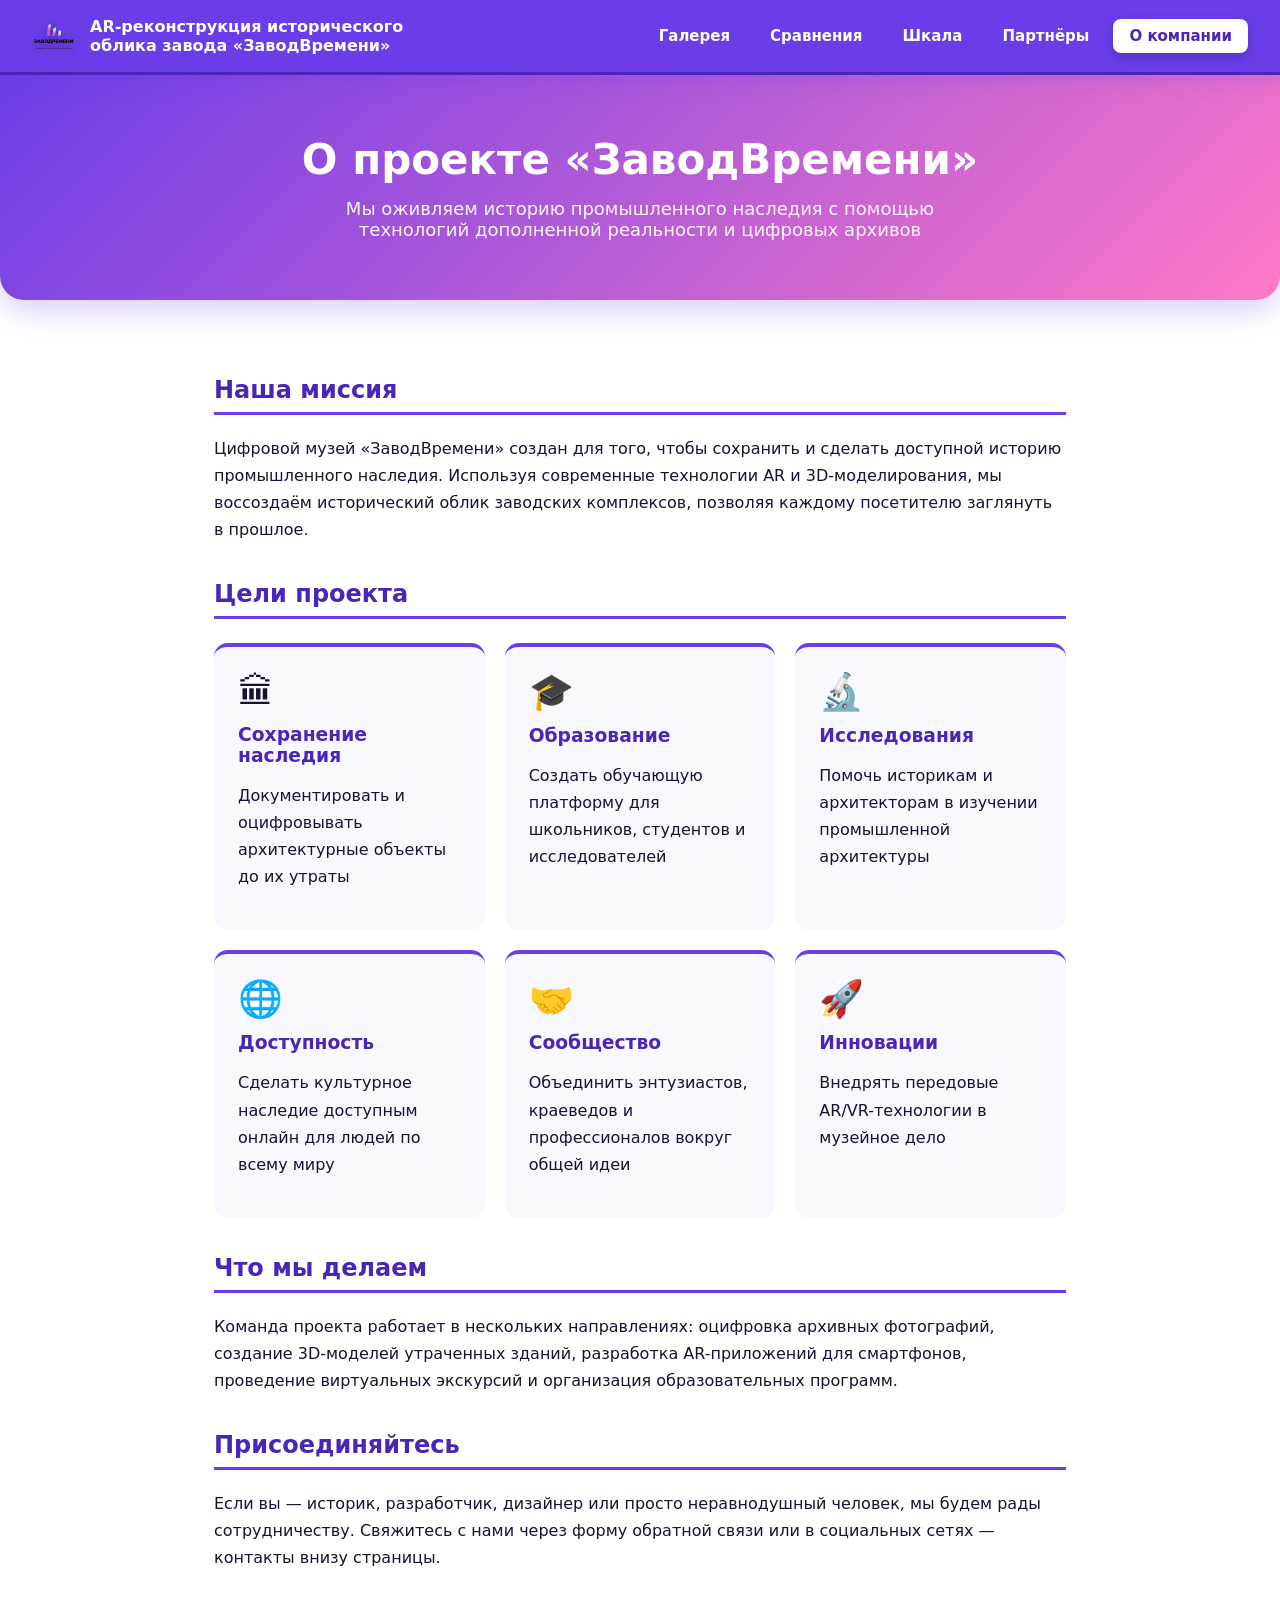
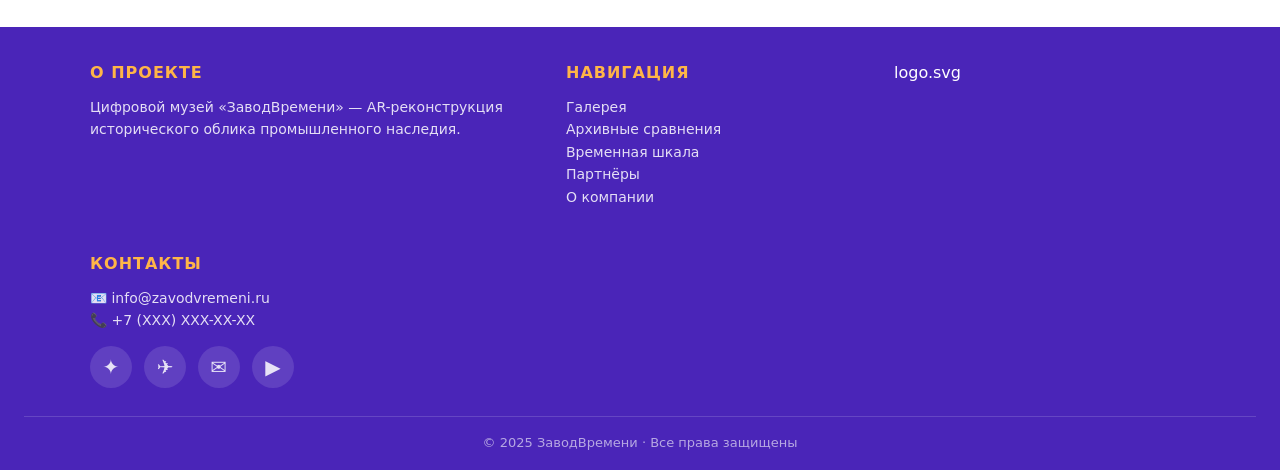
==== about.html @ d0ef147c "Add files via upload" ====
<!DOCTYPE html>
<html lang="ru">
<head>
  <meta charset="UTF-8">
  <title>О компании — ЗаводВремени</title>
  <link rel="stylesheet" href="css/style.css">
</head>
<body>

<header class="topbar">
  <div class="brand">
    <img src="assets/img/logo2.png" alt="Логотип">
    <div class="brand-text">AR-реконструкция исторического облика завода «ЗаводВремени»</div>
  </div>
  <nav>
    <a href="index.html">Галерея</a>
    <a href="compare.html">Сравнения</a>
    <a href="timeline.html">Шкала</a>
    <a href="partners.html">Партнёры</a>
    <a href="about.html" class="active">О компании</a>
  </nav>
</header>

<!-- Заголовочная зона -->
<section class="about-hero">
  <h1>О проекте «ЗаводВремени»</h1>
  <p>Мы оживляем историю промышленного наследия с помощью технологий
     дополненной реальности и цифровых архивов</p>
</section>

<!-- Основной контент -->
<div class="about-content">

  <h2>Наша миссия</h2>
  <p>
    Цифровой музей «ЗаводВремени» создан для того, чтобы сохранить и сделать
    доступной историю промышленного наследия. Используя современные технологии
    AR и 3D-моделирования, мы воссоздаём исторический облик заводских комплексов,
    позволяя каждому посетителю заглянуть в прошлое.
  </p>

  <h2>Цели проекта</h2>
  <div class="goals-grid">

    <div class="goal-card">
      <div class="icon">🏛</div>
      <h3>Сохранение наследия</h3>
      <p>Документировать и оцифровывать архитектурные объекты до их утраты</p>
    </div>

    <div class="goal-card">
      <div class="icon">🎓</div>
      <h3>Образование</h3>
      <p>Создать обучающую платформу для школьников, студентов и исследователей</p>
    </div>

    <div class="goal-card">
      <div class="icon">🔬</div>
      <h3>Исследования</h3>
      <p>Помочь историкам и архитекторам в изучении промышленной архитектуры</p>
    </div>

    <div class="goal-card">
      <div class="icon">🌐</div>
      <h3>Доступность</h3>
      <p>Сделать культурное наследие доступным онлайн для людей по всему миру</p>
    </div>

    <div class="goal-card">
      <div class="icon">🤝</div>
      <h3>Сообщество</h3>
      <p>Объединить энтузиастов, краеведов и профессионалов вокруг общей идеи</p>
    </div>

    <div class="goal-card">
      <div class="icon">🚀</div>
      <h3>Инновации</h3>
      <p>Внедрять передовые AR/VR-технологии в музейное дело</p>
    </div>

  </div>

  <h2>Что мы делаем</h2>
  <p>
    Команда проекта работает в нескольких направлениях: оцифровка архивных
    фотографий, создание 3D-моделей утраченных зданий, разработка
    AR-приложений для смартфонов, проведение виртуальных экскурсий и
    организация образовательных программ.
  </p>

  <h2>Присоединяйтесь</h2>
  <p>
    Если вы — историк, разработчик, дизайнер или просто неравнодушный
    человек, мы будем рады сотрудничеству. Свяжитесь с нами через форму
    обратной связи или в социальных сетях — контакты внизу страницы.
  </p>

</div>

<!-- Футер -->
<footer class="footer">
  <div class="footer-inner">

    <div>
      <h4>О проекте</h4>
      <p>Цифровой музей «ЗаводВремени» — AR-реконструкция исторического облика промышленного наследия.</p>
    </div>

    <div>
      <h4>Навигация</h4>
      <p>
        <a href="index.html">Галерея</a><br>
        <a href="compare.html">Архивные сравнения</a><br>
        <a href="timeline.html">Временная шкала</a><br>
        <a href="partners.html">Партнёры</a><br>
        <a href="about.html">О компании</a>
      </p>
    </div>logo.svg

    <div>
      <h4>Контакты</h4>
      <p>
        📧 info@zavodvremeni.ru<br>
        📞 +7 (XXX) XXX-XX-XX
      </p>
      <div class="social-icons">
        <a href="https://vk.com/" target="_blank" title="ВКонтакте">✦</a>
        <a href="https://t.me/" target="_blank" title="Telegram">✈</a>
        <a href="mailto:info@zavodvremeni.ru" title="Email">✉</a>
        <a href="https://youtube.com/" target="_blank" title="YouTube">▶</a>
      </div>
    </div>

  </div>
  <div class="footer-bottom">
    © 2025 ЗаводВремени · Все права защищены
  </div>
</footer>

</body>
</html>
---- css/style.css ----
/* ============================================================
   ЦИФРОВОЙ МУЗЕЙ — глобальные стили
   Палитра: белый фон + фиолетовые акценты
   ============================================================ */

:root {
  --bg:        #ffffff;
  --surface:   #faf8ff;
  --primary:   #6a3de8;      /* основной фиолетовый */
  --primary-d: #4a25b8;      /* тёмный фиолетовый */
  --primary-l: #ede5ff;      /* светлый фиолетовый */
  --accent:    #ff7ac6;      /* розовый акцент */
  --gold:      #ffb547;
  --text:      #1a1033;
  --muted:     #6c6585;
  --border:    #2a1666;
  --shadow:    rgba(106, 61, 232, 0.25);
}

* { box-sizing: border-box; }

html, body {
  margin: 0;
  padding: 0;
  font-family: 'Segoe UI', system-ui, sans-serif;
  background: var(--bg);
  color: var(--text);
  min-height: 100vh;
  display: flex;
  flex-direction: column;
}

a { color: inherit; text-decoration: none; }

/* ========== ВЕРХНЕЕ МЕНЮ ========== */
.topbar {
  display: flex;
  justify-content: space-between;
  align-items: center;
  padding: 14px 32px;
  background: var(--primary);
  color: #fff;
  border-bottom: 3px solid var(--primary-d);
  box-shadow: 0 4px 20px var(--shadow);
  position: sticky;
  top: 0;
  z-index: 100;
  animation: slideDown 0.5s ease-out;
}

@keyframes slideDown {
  from { transform: translateY(-100%); opacity: 0; }
  to   { transform: translateY(0); opacity: 1; }
}

.brand {
  display: flex;
  align-items: center;
  gap: 14px;
}

.brand img {
  height: 44px;
  width: auto;
  filter: drop-shadow(0 2px 4px rgba(0,0,0,0.3));
  transition: transform 0.3s;
}

.brand img:hover { transform: rotate(-5deg) scale(1.1); }

.brand-text {
  font-weight: 700;
  font-size: 16px;
  line-height: 1.2;
  max-width: 380px;
}

.topbar nav {
  display: flex;
  gap: 8px;
  flex-wrap: wrap;
}

.topbar nav a {
  padding: 8px 16px;
  border-radius: 8px;
  font-weight: 600;
  font-size: 15px;
  transition: all 0.25s;
  position: relative;
}

.topbar nav a:hover {
  background: rgba(255,255,255,0.18);
  transform: translateY(-2px);
}

.topbar nav a.active {
  background: #fff;
  color: var(--primary-d);
  box-shadow: 0 4px 12px rgba(0,0,0,0.2);
}

/* ========== ОСНОВНОЙ МАКЕТ ========== */
.layout {
  flex: 1;
  display: grid;
  grid-template-columns: 280px 1fr;
  min-height: 0;
}

/* боковая панель */
.sidebar {
  background: var(--primary-l);
  border-right: 3px solid var(--primary);
  padding: 20px 16px;
  overflow-y: auto;
  animation: slideRight 0.5s ease-out;
}

@keyframes slideRight {
  from { transform: translateX(-50px); opacity: 0; }
  to   { transform: translateX(0); opacity: 1; }
}

.sidebar h3 {
  margin: 0 0 16px;
  color: var(--primary-d);
  font-size: 18px;
  text-transform: uppercase;
  letter-spacing: 1px;
  border-bottom: 2px solid var(--primary);
  padding-bottom: 8px;
}

.sidebar ul { list-style: none; padding: 0; margin: 0; }

.sidebar li {
  padding: 12px 14px;
  margin-bottom: 6px;
  background: #fff;
  border-radius: 10px;
  cursor: pointer;
  font-weight: 600;
  border-left: 4px solid transparent;
  transition: all 0.2s;
}

.sidebar li:hover {
  border-left-color: var(--accent);
  transform: translateX(4px);
  box-shadow: 0 4px 12px var(--shadow);
}

.sidebar li.active {
  background: var(--primary);
  color: #fff;
  border-left-color: var(--gold);
}

/* основной экран */
.stage {
  display: flex;
  flex-direction: column;
  align-items: center;
  padding: 28px 24px;
  gap: 18px;
  background: var(--bg);
  overflow-y: auto;
  animation: fadeIn 0.6s ease-out;
}

@keyframes fadeIn {
  from { opacity: 0; transform: translateY(10px); }
  to   { opacity: 1; transform: translateY(0); }
}

/* фоторамка */
.screen {
  align-self: center;
  background: var(--primary-l);
  display: inline-block;
  border: 3px solid var(--primary);
  border-radius: 12px;
  box-shadow: 0 10px 30px var(--shadow);
  overflow: hidden;
  max-width: 100%;
  max-height: 65vh;
  line-height: 0;
  transition: transform 0.3s, box-shadow 0.3s;
}

.screen:hover {
  transform: translateY(-4px);
  box-shadow: 0 16px 40px var(--shadow);
}

.screen img {
  display: block;
  max-width: 100%;
  max-height: 65vh;
  width: auto;
  height: auto;
  transition: opacity 0.4s;
}

/* кнопки управления */
.controls {
  display: flex;
  gap: 12px;
}

.controls button {
  width: 52px;
  height: 52px;
  font-size: 22px;
  font-weight: 700;
  border: none;
  border-radius: 50%;
  background: var(--primary);
  color: #fff;
  cursor: pointer;
  box-shadow: 0 4px 12px var(--shadow);
  transition: all 0.2s;
}

.controls button:hover {
  background: var(--primary-d);
  transform: translateY(-3px) scale(1.05);
  box-shadow: 0 8px 20px var(--shadow);
}

.controls button:active { transform: translateY(0) scale(0.95); }

/* описание */
.info {
  width: 100%;
  max-width: 900px;
  background: var(--surface);
  padding: 20px 24px;
  border-radius: 12px;
  border-left: 5px solid var(--primary);
  box-shadow: 0 4px 16px rgba(0,0,0,0.05);
}

.info h2 {
  margin: 0 0 10px;
  color: var(--primary-d);
}

.info p {
  margin: 0;
  line-height: 1.6;
  color: var(--text);
}

/* ========== ВРЕМЕННАЯ ШКАЛА ========== */
.tl-wrap {
  display: flex;
  flex-direction: column;
  align-items: center;
  padding: 30px 20px;
  gap: 22px;
  flex: 1;
}

.tl-photo-box {
  display: inline-block;
  background: var(--primary-l);
  border: 3px solid var(--primary);
  border-radius: 12px;
  box-shadow: 0 10px 30px var(--shadow);
  overflow: hidden;
  max-width: 90%;
  max-height: 60vh;
  line-height: 0;
}

.tl-photo-box img {
  display: block;
  max-width: 100%;
  max-height: 60vh;
  width: auto;
  height: auto;
  transition: opacity 0.4s;
}

.tl-year {
  font-size: 32px;
  font-weight: 800;
  color: var(--primary-d);
  background: var(--primary-l);
  padding: 6px 24px;
  border-radius: 30px;
  box-shadow: 0 4px 12px var(--shadow);
}

.tl-slider {
  width: 80%;
  max-width: 800px;
  accent-color: var(--primary);
}

/* ========== АРХИВНЫЕ СРАВНЕНИЯ ========== */
.compare {
  position: relative;
  display: inline-block;
  user-select: none;
  border: 3px solid var(--primary);
  border-radius: 12px;
  box-shadow: 0 10px 30px var(--shadow);
  overflow: hidden;
  background: var(--primary-l);
  max-width: 95%;
  max-height: 70vh;
  line-height: 0;
}

.compare > img {
  display: block;
  max-width: 100%;
  max-height: 70vh;
  width: auto;
  height: auto;
  pointer-events: none;
}

.old-wrap {
  position: absolute;
  top: 0; left: 0;
  width: 50%;
  height: 100%;
  overflow: hidden;
  border-right: 3px solid var(--accent);
}

.old-wrap img {
  position: absolute;
  top: 0; left: 0;
  width: auto;
  height: 100%;
  max-width: none;
}

.slider-handle {
  position: absolute;
  top: 0;
  left: 50%;
  width: 4px;
  height: 100%;
  background: var(--accent);
  cursor: ew-resize;
  transform: translateX(-50%);
}

.slider-handle::after {
  content: "⇆";
  position: absolute;
  top: 50%;
  left: 50%;
  transform: translate(-50%, -50%);
  background: var(--accent);
  color: #fff;
  width: 36px;
  height: 36px;
  border-radius: 50%;
  display: flex;
  align-items: center;
  justify-content: center;
  font-weight: 700;
  box-shadow: 0 4px 12px rgba(0,0,0,0.3);
}

/* ========== СТРАНИЦА ПАРТНЁРОВ ========== */
.page-wrap {
  max-width: 1100px;
  margin: 0 auto;
  padding: 40px 24px;
  flex: 1;
  animation: fadeIn 0.6s ease-out;
}

.page-title {
  font-size: 36px;
  color: var(--primary-d);
  margin: 0 0 8px;
  text-align: center;
}

.page-subtitle {
  text-align: center;
  color: var(--muted);
  margin-bottom: 36px;
  font-size: 17px;
}

.partners-grid {
  display: grid;
  grid-template-columns: repeat(auto-fill, minmax(220px, 1fr));
  gap: 24px;
}

.partner-card {
  background: var(--surface);
  border: 2px solid var(--primary-l);
  border-radius: 16px;
  padding: 28px 20px;
  text-align: center;
  transition: all 0.3s;
  cursor: pointer;
}

.partner-card:hover {
  transform: translateY(-8px);
  box-shadow: 0 16px 32px var(--shadow);
  border-color: var(--primary);
}

.partner-card img {
  max-width: 140px;
  max-height: 100px;
  width: auto;
  height: auto;
  margin-bottom: 16px;
  transition: transform 0.3s;
}

.partner-card:hover img { transform: scale(1.1); }

.partner-card h4 {
  margin: 0 0 6px;
  color: var(--primary-d);
  font-size: 17px;
}

.partner-card p {
  margin: 0;
  color: var(--muted);
  font-size: 14px;
}

/* ========== СТРАНИЦА «О КОМПАНИИ» ========== */
.about-hero {
  background: linear-gradient(135deg, var(--primary) 0%, var(--accent) 100%);
  color: #fff;
  padding: 60px 24px;
  text-align: center;
  border-radius: 0 0 24px 24px;
  margin-bottom: 40px;
  box-shadow: 0 10px 30px var(--shadow);
}

.about-hero h1 {
  font-size: 42px;
  margin: 0 0 14px;
}

.about-hero p {
  font-size: 18px;
  max-width: 700px;
  margin: 0 auto;
  opacity: 0.95;
}

.about-content {
  max-width: 900px;
  margin: 0 auto;
  padding: 0 24px 40px;
}

.about-content h2 {
  color: var(--primary-d);
  border-bottom: 3px solid var(--primary);
  padding-bottom: 8px;
  margin-top: 36px;
}

.about-content p {
  line-height: 1.7;
  font-size: 16px;
  color: var(--text);
}

.goals-grid {
  display: grid;
  grid-template-columns: repeat(auto-fit, minmax(240px, 1fr));
  gap: 20px;
  margin-top: 24px;
}

.goal-card {
  background: var(--surface);
  padding: 24px;
  border-radius: 14px;
  border-top: 4px solid var(--primary);
  transition: transform 0.3s;
}

.goal-card:hover { transform: translateY(-6px); }

.goal-card .icon {
  font-size: 36px;
  margin-bottom: 12px;
}

.goal-card h3 {
  color: var(--primary-d);
  margin: 0 0 8px;
}

/* ========== ФУТЕР / КОНТАКТЫ ========== */
.footer {
  background: var(--primary-d);
  color: #fff;
  padding: 36px 24px 20px;
  margin-top: auto;
}

.footer-inner {
  max-width: 1100px;
  margin: 0 auto;
  display: grid;
  grid-template-columns: 1.5fr 1fr 1fr;
  gap: 32px;
  align-items: start;
}

.footer h4 {
  margin: 0 0 14px;
  font-size: 16px;
  text-transform: uppercase;
  letter-spacing: 1px;
  color: var(--gold);
}

.footer p, .footer a {
  color: rgba(255,255,255,0.85);
  font-size: 14px;
  line-height: 1.6;
}

.footer a:hover { color: var(--gold); }

.social-icons {
  display: flex;
  gap: 12px;
  margin-top: 8px;
}

.social-icons a {
  display: flex;
  align-items: center;
  justify-content: center;
  width: 42px;
  height: 42px;
  background: rgba(255,255,255,0.12);
  border-radius: 50%;
  transition: all 0.25s;
  font-size: 20px;
}

.social-icons a:hover {
  background: var(--gold);
  color: var(--primary-d);
  transform: translateY(-4px) rotate(8deg);
}

.footer-bottom {
  text-align: center;
  margin-top: 28px;
  padding-top: 18px;
  border-top: 1px solid rgba(255,255,255,0.15);
  font-size: 13px;
  color: rgba(255,255,255,0.6);
}

/* ========== АДАПТИВ ========== */
@media (max-width: 768px) {
  .topbar { flex-direction: column; gap: 12px; }
  .brand-text { font-size: 14px; max-width: none; }
  .layout { grid-template-columns: 1fr; }
  .sidebar { border-right: none; border-bottom: 3px solid var(--primary); }
  .footer-inner { grid-template-columns: 1fr; text-align: center; }
  .social-icons { justify-content: center; }
  .about-hero h1 { font-size: 30px; }
}
/* ====== ДОПОЛНИТЕЛЬНЫЕ АНИМАЦИИ ====== */

/* плавающий логотип */
.brand img {
  animation: float 3s ease-in-out infinite;
}

@keyframes float {
  0%, 100% { transform: translateY(0); }
  50%      { transform: translateY(-4px); }
}

/* пульсация активной кнопки меню */
.topbar nav a.active {
  animation: pulse 2s ease-in-out infinite;
}

@keyframes pulse {
  0%, 100% { box-shadow: 0 4px 12px rgba(0,0,0,0.2); }
  50%      { box-shadow: 0 4px 20px rgba(255,255,255,0.6); }
}

/* мягкое появление картинок */
img {
  animation: imgFade 0.6s ease-out;
}

@keyframes imgFade {
  from { opacity: 0; filter: blur(4px); }
  to   { opacity: 1; filter: blur(0); }
}

/* блестящая полоса при наведении на карточку партнёра */
.partner-card {
  position: relative;
  overflow: hidden;
}

.partner-card::before {
  content: '';
  position: absolute;
  top: 0;
  left: -100%;
  width: 100%;
  height: 100%;
  background: linear-gradient(
    90deg,
    transparent,
    rgba(106, 61, 232, 0.15),
    transparent
  );
  transition: left 0.6s;
}

.partner-card:hover::before { left: 100%; }

/* красивые подчёркивания у пунктов меню */
.topbar nav a:not(.active)::after {
  content: '';
  position: absolute;
  bottom: 2px;
  left: 50%;
  width: 0;
  height: 2px;
  background: var(--gold);
  transition: all 0.3s;
}

.topbar nav a:not(.active):hover::after {
  width: 70%;
  left: 15%;
}
/* ===== ФИКСЫ ДЛЯ СТРАНИЦ СРАВНЕНИЯ И ШКАЛЫ ===== */

/* контейнер шкалы — корректное центрирование */
.stage.tl-wrap {
  justify-content: flex-start;
  padding-top: 30px;
}

/* год над шкалой — красивая подача */
.tl-year {
  animation: yearPop 0.4s ease-out;
}

@keyframes yearPop {
  0%   { transform: scale(0.7); opacity: 0; }
  60%  { transform: scale(1.1); }
  100% { transform: scale(1); opacity: 1; }
}

/* ползунок шкалы — фиолетовый стиль */
.tl-slider {
  -webkit-appearance: none;
  appearance: none;
  height: 8px;
  background: var(--primary-l);
  border-radius: 10px;
  outline: none;
  cursor: pointer;
}

.tl-slider::-webkit-slider-thumb {
  -webkit-appearance: none;
  appearance: none;
  width: 24px;
  height: 24px;
  background: var(--primary);
  border: 3px solid #fff;
  border-radius: 50%;
  cursor: pointer;
  box-shadow: 0 4px 12px var(--shadow);
  transition: transform 0.2s;
}

.tl-slider::-webkit-slider-thumb:hover {
  transform: scale(1.2);
}

.tl-slider::-moz-range-thumb {
  width: 24px;
  height: 24px;
  background: var(--primary);
  border: 3px solid #fff;
  border-radius: 50%;
  cursor: pointer;
  box-shadow: 0 4px 12px var(--shadow);
}

/* фикс — сайдбар и стейдж одинаковой высоты */
.layout {
  min-height: calc(100vh - 200px);
}

/* в сравнениях — центрируем компонент по вертикали */
.stage {
  justify-content: flex-start;
}

/* красивее «шторка» сравнения */
.slider-handle {
  transition: background 0.2s;
}

.slider-handle:hover {
  background: var(--primary);
}

.slider-handle:hover::after {
  background: var(--primary);
  transform: translate(-50%, -50%) scale(1.15);
}

.slider-handle::after {
  transition: all 0.2s;
}
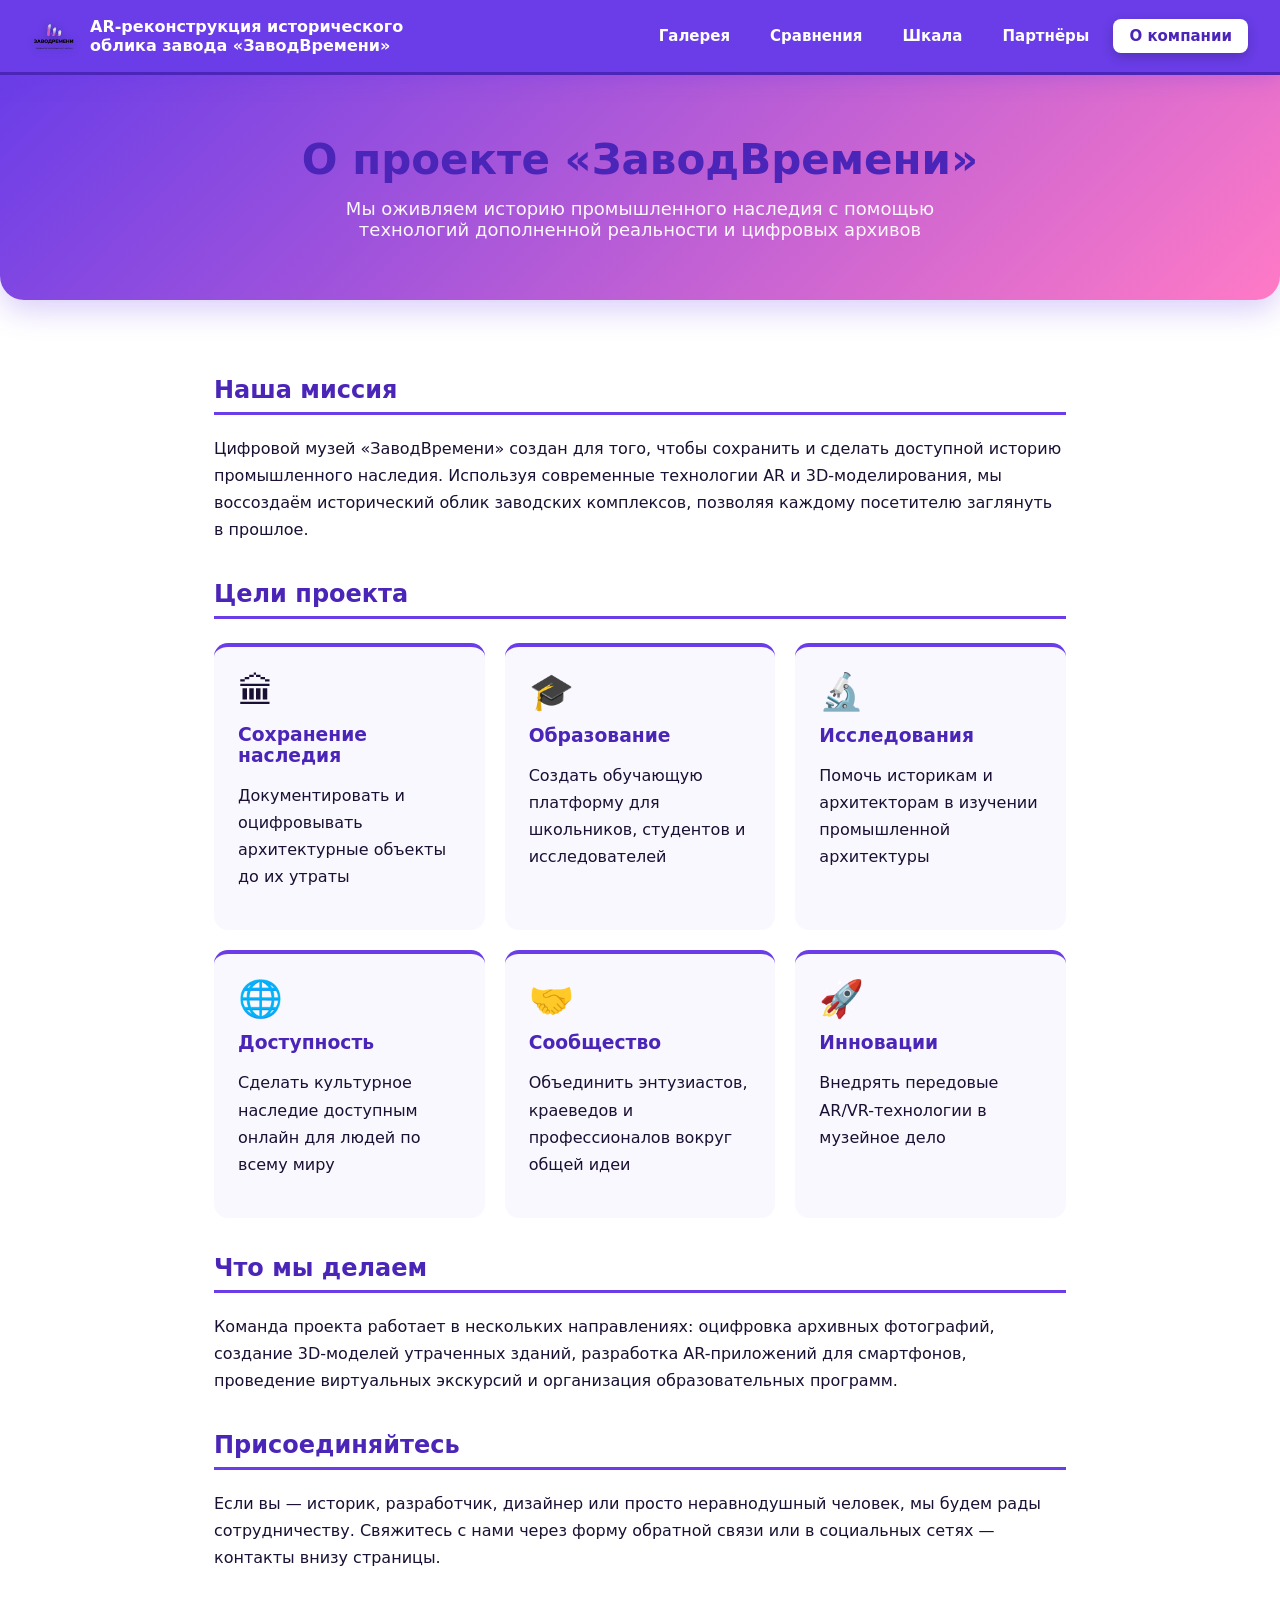
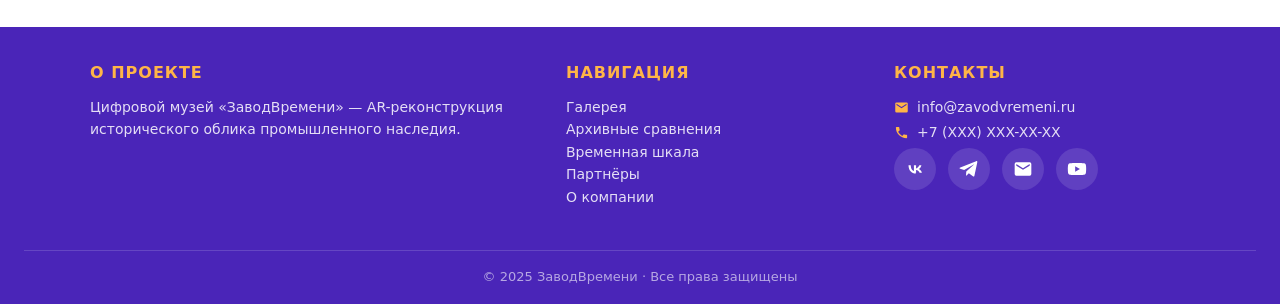
==== commit 98730a08: "Add files via upload" ====
--- a/about.html
+++ b/about.html
@@ -4,6 +4,7 @@
   <meta charset="UTF-8">
   <title>О компании — ЗаводВремени</title>
   <link rel="stylesheet" href="css/style.css">
+  <meta name="viewport" content="width=device-width, initial-scale=1.0">
 </head>
 <body>
 
@@ -115,19 +116,31 @@
         <a href="partners.html">Партнёры</a><br>
         <a href="about.html">О компании</a>
       </p>
-    </div>logo.svg
+    </div>
 
     <div>
       <h4>Контакты</h4>
-      <p>
-        📧 info@zavodvremeni.ru<br>
-        📞 +7 (XXX) XXX-XX-XX
-      </p>
+      <div class="contact-line">
+        <svg viewBox="0 0 24 24"><path d="M20 4H4a2 2 0 0 0-2 2v12a2 2 0 0 0 2 2h16a2 2 0 0 0 2-2V6a2 2 0 0 0-2-2zm0 4-8 5-8-5V6l8 5 8-5v2z"/></svg>
+        <a href="mailto:info@zavodvremeni.ru">info@zavodvremeni.ru</a>
+      </div>
+      <div class="contact-line">
+        <svg viewBox="0 0 24 24"><path d="M6.6 10.8c1.4 2.8 3.8 5.1 6.6 6.6l2.2-2.2c.3-.3.7-.4 1-.2 1.1.4 2.3.6 3.6.6.6 0 1 .4 1 1V20c0 .6-.4 1-1 1C10.6 21 3 13.4 3 4c0-.6.4-1 1-1h3.5c.6 0 1 .4 1 1 0 1.2.2 2.4.6 3.6.1.4 0 .8-.2 1l-2.3 2.2z"/></svg>
+        <span>+7 (XXX) XXX-XX-XX</span>
+      </div>
       <div class="social-icons">
-        <a href="https://vk.com/" target="_blank" title="ВКонтакте">✦</a>
-        <a href="https://t.me/" target="_blank" title="Telegram">✈</a>
-        <a href="mailto:info@zavodvremeni.ru" title="Email">✉</a>
-        <a href="https://youtube.com/" target="_blank" title="YouTube">▶</a>
+        <a href="https://vk.com/" target="_blank" rel="noopener" title="ВКонтакте">
+          <svg viewBox="0 0 24 24"><path d="M13.2 17.5c-5.4 0-8.9-3.8-9-10h2.7c.1 4.6 2.2 6.5 3.8 6.9V7.5h2.6v3.8c1.6-.2 3.3-2 3.9-3.8h2.5c-.4 2.2-2 3.9-3.1 4.6 1.1.6 3 2.1 3.7 4.4h-2.8c-.6-1.7-2-3.1-4.2-3.3v3.3h-.8z"/></svg>
+        </a>
+        <a href="https://t.me/" target="_blank" rel="noopener" title="Telegram">
+          <svg viewBox="0 0 24 24"><path d="M21.9 4.3 18.5 20c-.2 1-.9 1.3-1.8.8l-4.9-3.6-2.4 2.3c-.3.3-.5.5-1 .5l.3-4.9 9-8.1c.4-.3-.1-.5-.6-.2L6.2 13.1l-4.8-1.5c-1-.3-1-1 .2-1.5L20.6 2.6c.9-.3 1.6.2 1.3 1.7z"/></svg>
+        </a>
+        <a href="mailto:info@zavodvremeni.ru" title="Email">
+          <svg viewBox="0 0 24 24"><path d="M20 4H4a2 2 0 0 0-2 2v12a2 2 0 0 0 2 2h16a2 2 0 0 0 2-2V6a2 2 0 0 0-2-2zm0 4-8 5-8-5V6l8 5 8-5v2z"/></svg>
+        </a>
+        <a href="https://youtube.com/" target="_blank" rel="noopener" title="YouTube">
+          <svg viewBox="0 0 24 24"><path d="M23 12s0-3.4-.4-5c-.3-.9-1-1.6-1.9-1.9C19 4.7 12 4.7 12 4.7s-7 0-8.7.4C2.4 5.4 1.7 6.1 1.4 7 1 8.6 1 12 1 12s0 3.4.4 5c.3.9 1 1.6 1.9 1.9 1.7.4 8.7.4 8.7.4s7 0 8.7-.4c.9-.3 1.6-1 1.9-1.9.4-1.6.4-5 .4-5zM9.8 15.3V8.7l5.7 3.3-5.7 3.3z"/></svg>
+        </a>
       </div>
     </div>
 
--- a/css/style.css
+++ b/css/style.css
@@ -606,15 +606,6 @@
   50%      { box-shadow: 0 4px 20px rgba(255,255,255,0.6); }
 }
 
-/* мягкое появление картинок */
-img {
-  animation: imgFade 0.6s ease-out;
-}
-
-@keyframes imgFade {
-  from { opacity: 0; filter: blur(4px); }
-  to   { opacity: 1; filter: blur(0); }
-}
 
 /* блестящая полоса при наведении на карточку партнёра */
 .partner-card {
@@ -739,4 +730,323 @@
 
 .slider-handle::after {
   transition: all 0.2s;
+}
+
+/* ============================================================
+   УНИВЕРСАЛЬНЫЕ СТИЛИ — работают для любой верстки
+   (select, кнопки годов, заголовки сравнения/шкалы)
+   ============================================================ */
+
+/* --- Красивый выпадающий список выбора объекта --- */
+select {
+  appearance: none;
+  -webkit-appearance: none;
+  background: var(--primary);
+  color: #fff;
+  font-family: inherit;
+  font-size: 15px;
+  font-weight: 600;
+  padding: 10px 40px 10px 16px;
+  border: none;
+  border-radius: 10px;
+  cursor: pointer;
+  box-shadow: 0 4px 12px var(--shadow);
+  transition: all 0.25s;
+  /* стрелочка */
+  background-image: url("data:image/svg+xml;utf8,<svg xmlns='http://www.w3.org/2000/svg' width='12' height='12' viewBox='0 0 12 12'><path d='M2 4l4 4 4-4' stroke='white' stroke-width='2' fill='none' stroke-linecap='round'/></svg>");
+  background-repeat: no-repeat;
+  background-position: right 14px center;
+}
+
+select:hover {
+  background-color: var(--primary-d);
+  transform: translateY(-2px);
+}
+
+select:focus { outline: 3px solid var(--primary-l); }
+
+select option {
+  background: #fff;
+  color: var(--text);
+}
+
+/* --- Кнопки годов на временной шкале --- */
+/* Ловим любые кнопки внутри страниц (button, .year-btn) */
+.tl-years, .year-buttons {
+  display: flex;
+  gap: 10px;
+  flex-wrap: wrap;
+  margin-top: 16px;
+}
+
+button.year, .year-btn, .tl-years button, .year-buttons button {
+  padding: 10px 22px;
+  font-size: 16px;
+  font-weight: 700;
+  border: 2px solid var(--primary);
+  border-radius: 30px;
+  background: #fff;
+  color: var(--primary-d);
+  cursor: pointer;
+  transition: all 0.25s;
+  box-shadow: 0 2px 8px rgba(106,61,232,0.12);
+}
+
+button.year:hover, .year-btn:hover,
+.tl-years button:hover, .year-buttons button:hover {
+  background: var(--primary-l);
+  transform: translateY(-3px);
+  box-shadow: 0 6px 16px var(--shadow);
+}
+
+button.year.active, .year-btn.active,
+.tl-years button.active, .year-buttons button.active {
+  background: var(--primary);
+  color: #fff;
+  box-shadow: 0 6px 18px var(--shadow);
+  transform: scale(1.05);
+}
+
+/* --- Заголовки страниц --- */
+h1 {
+  color: var(--primary-d);
+}
+
+/* --- Контейнер контента, если страница БЕЗ сайдбара --- */
+.simple-page {
+  max-width: 1100px;
+  margin: 0 auto;
+  padding: 32px 24px 50px;
+  flex: 1;
+  animation: fadeIn 0.5s ease-out;
+}
+
+/* подпись под фото (Проходная — 1935 год) */
+.tl-caption, .photo-caption {
+  font-size: 17px;
+  font-weight: 600;
+  color: var(--primary-d);
+  margin-top: 14px;
+}
+
+/* подзаголовок-инструкция (Перетащите ползунок...) */
+.hint-text {
+  color: var(--muted);
+  font-style: italic;
+  margin-top: 12px;
+}
+
+/* --- ползунок диапазона (range) — фиолетовый --- */
+input[type="range"] {
+  -webkit-appearance: none;
+  appearance: none;
+  height: 8px;
+  background: var(--primary-l);
+  border-radius: 10px;
+  outline: none;
+  cursor: pointer;
+}
+input[type="range"]::-webkit-slider-thumb {
+  -webkit-appearance: none;
+  width: 22px; height: 22px;
+  background: var(--primary);
+  border: 3px solid #fff;
+  border-radius: 50%;
+  box-shadow: 0 3px 10px var(--shadow);
+  transition: transform 0.2s;
+}
+input[type="range"]::-webkit-slider-thumb:hover { transform: scale(1.2); }
+input[type="range"]::-moz-range-thumb {
+  width: 22px; height: 22px;
+  background: var(--primary);
+  border: 3px solid #fff;
+  border-radius: 50%;
+}
+
+/* ============================================================
+   ПОЛИРОВКА v2 — сравнения, шкала, футер-иконки
+   ============================================================ */
+
+/* ---------- Обёртки страниц без сайдбара ---------- */
+.compare-page,
+.tl-page {
+  max-width: 1000px;
+  margin: 0 auto;
+  padding: 32px 24px 50px;
+  flex: 1;
+  text-align: center;
+  animation: fadeIn 0.5s ease-out;
+}
+
+.compare-page h1,
+.tl-page h1 { margin-bottom: 24px; }
+
+/* отступ под селектором объекта */
+.cmp-select { margin: 0 auto 26px; }
+
+/* ---------- СРАВНЕНИЯ: переопределяем размеры ---------- */
+.compare {
+  display: block;
+  width: 100%;
+  max-width: 880px;
+  margin: 0 auto;
+  aspect-ratio: 16 / 10;
+  max-height: none;
+  cursor: ew-resize;
+}
+
+/* оба фото занимают всю область одинаково */
+.compare > img.now,
+.old-wrap > img.old {
+  position: absolute;
+  top: 0;
+  left: 0;
+  width: 100%;
+  height: 100%;
+  object-fit: cover;
+}
+/* старое фото внутри обёртки = ширина всего контейнера (задаётся из JS) */
+.old-wrap {
+  width: 50%;
+  border-right-width: 4px;
+}
+.old-wrap > .old {
+  width: var(--cmp-w, 880px);
+}
+
+/* метки «Архив / Сегодня» */
+.cmp-label {
+  position: absolute;
+  top: 14px;
+  width: auto;        /* ← добавить */
+  height: auto;       /* ← добавить */
+  bottom: auto;       /* ← добавить (страховка) */
+  left: auto;         /* ← добавить (чтобы .now не цеплял left:0) */
+  padding: 6px 14px;
+  font-size: 14px;
+  font-weight: 600;
+  color: #fff;
+  background: rgba(26, 16, 51, 0.6);
+  border-radius: 20px;
+  z-index: 6;
+  pointer-events: none;
+  line-height: 1.2;
+  backdrop-filter: blur(2px);
+}
+.cmp-label.old { left: 14px; }
+.cmp-label.now { right: 14px; }
+
+/* ползунок под картинкой */
+#slider {
+  display: block;
+  width: 100%;
+  max-width: 880px;
+  margin: 24px auto 6px;
+}
+
+/* ---------- ШКАЛА: фикс кнопок годов ---------- */
+.tl-page h2 {
+  margin: 8px 0 18px;
+  font-size: 22px;
+}
+
+.tl-page .tl-photo-box {
+  max-width: 760px;
+  max-height: none;
+  aspect-ratio: 4 / 3;
+}
+.tl-page .tl-photo-box img {
+  width: 100%;
+  height: 100%;
+  max-height: none;
+  object-fit: cover;
+}
+
+.tl-caption { margin-bottom: 22px; }
+
+/* контейнер годов — центр + крупные кнопки */
+.years {
+  display: flex;
+  flex-wrap: wrap;
+  justify-content: center;
+  gap: 12px;
+  margin-top: 10px;
+}
+/* применяем тот же красивый стиль, что у .tl-years button */
+.years button {
+  padding: 10px 24px;
+  font-size: 16px;
+  font-weight: 700;
+  border: 2px solid var(--primary);
+  border-radius: 30px;
+  background: #fff;
+  color: var(--primary-d);
+  cursor: pointer;
+  transition: all 0.25s;
+  box-shadow: 0 2px 8px rgba(106,61,232,0.12);
+}
+.years button:hover {
+  background: var(--primary-l);
+  transform: translateY(-3px);
+  box-shadow: 0 6px 16px var(--shadow);
+}
+.years button.active {
+  background: var(--primary);
+  color: #fff;
+  box-shadow: 0 6px 18px var(--shadow);
+  transform: scale(1.05);
+}
+.years button:disabled {
+  opacity: 0.4;
+  cursor: not-allowed;
+  border-color: #ccc;
+  color: var(--muted);
+  background: #f3f1f8;
+  transform: none;
+  box-shadow: none;
+}
+
+/* ---------- ФУТЕР: SVG-иконки ---------- */
+.social-icons a svg {
+  width: 20px;
+  height: 20px;
+  fill: #fff;
+  transition: fill 0.25s;
+}
+.social-icons a:hover svg { fill: var(--primary-d); }
+
+/* строки контактов (email / телефон) */
+.footer .contact-line {
+  display: flex;
+  align-items: center;
+  gap: 8px;
+  margin: 6px 0;
+  color: rgba(255,255,255,0.85);
+  font-size: 14px;
+}
+.footer .contact-line svg {
+  width: 15px;
+  height: 15px;
+  fill: var(--gold);
+  flex-shrink: 0;
+}
+.footer .contact-line a:hover { color: var(--gold); }
+
+/* адаптив для новых страниц */
+@media (max-width: 768px) {
+  .compare { aspect-ratio: 4 / 3; }
+}
+/* ============================================================
+   ФИКС «ДЫМКИ» — отключаем глобальную анимацию imgFade
+   для картинок, которыми управляет JS (сравнения и шкала).
+   Плавность задаётся через transition: opacity в JS.
+   ============================================================ */
+
+.compare > img,
+.old-wrap > img,
+#tlPhoto {
+  animation: none !important;   /* убираем imgFade с blur */
+  filter: none !important;      /* гарантированно без размытия */
+  opacity: 1;                   /* стартовое состояние — видимое */
+  transition: opacity 0.35s ease;
 }
